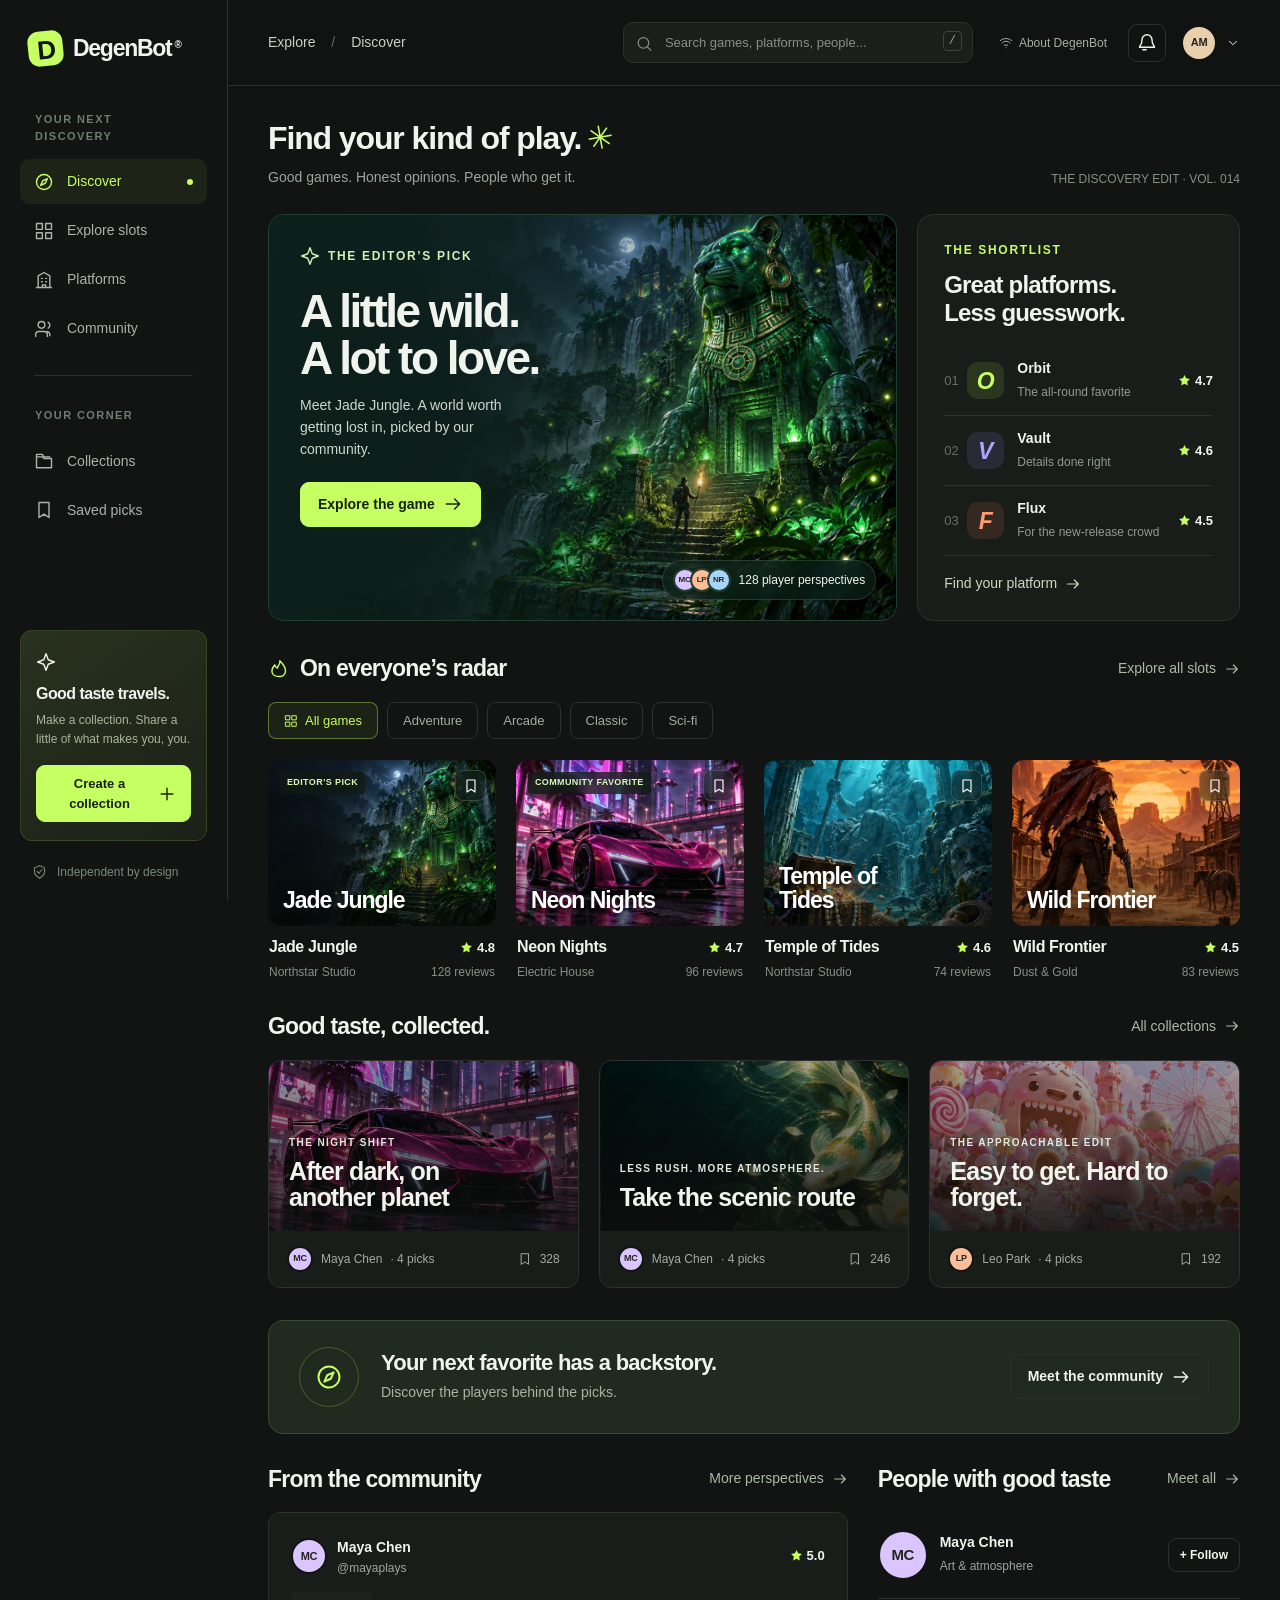
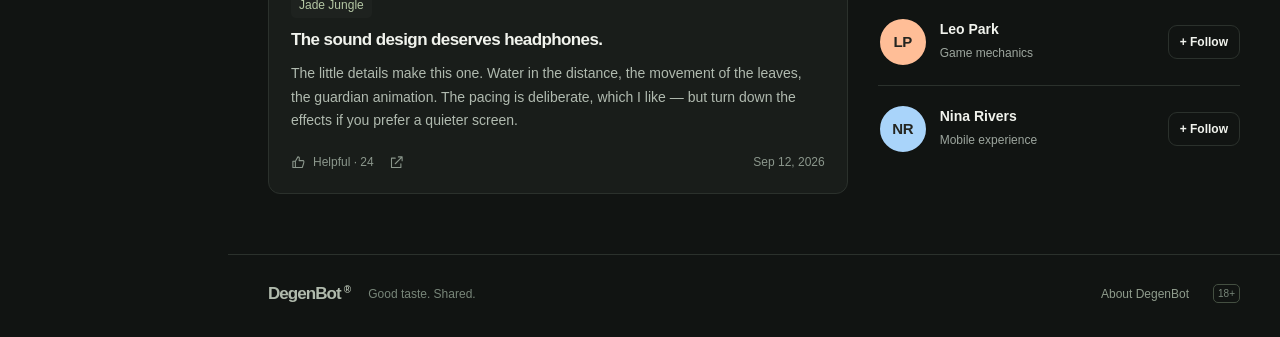
==== index.html @ a5b63d6d "DegenBot Telegram Mini App" ====
<!doctype html>
<html lang="en">
<head>
  <meta charset="utf-8">
  <meta name="viewport" content="width=device-width,initial-scale=1,viewport-fit=cover,user-scalable=no,maximum-scale=1">
  <meta name="theme-color" content="#111412">
  <meta name="color-scheme" content="dark">
  <meta name="description" content="DegenBot — discover your next favorite game, compare platforms, and follow players with your kind of taste.">
  <title>DegenBot — Find your kind of play.</title>
  <link rel="icon" href="data:image/svg+xml,%3Csvg xmlns='http://www.w3.org/2000/svg' viewBox='0 0 64 64'%3E%3Crect width='64' height='64' rx='18' fill='%23c6ff62'/%3E%3Cpath d='M16 16h18q16 0 16 16T34 48H16zm10 10v12h8q6 0 6-6t-6-6z' fill='%23111412'/%3E%3C/svg%3E">
  <link rel="apple-touch-icon" href="assets/icon-192.png">
  <link rel="manifest" href="manifest.json">
  <link rel="stylesheet" href="styles.css">
  <!-- Telegram Mini App SDK. Loaded before the app so the web view can be
       expanded and themed before the first paint settles. -->
  <script src="https://telegram.org/js/telegram-web-app.js"></script>
</head>
<body>
  <a class="skip-link" href="#main">Skip to content</a>
  <aside id="sidebar" class="sidebar"></aside>
  <div class="app-shell">
    <header id="topbar" class="topbar"></header>
    <main id="main" tabindex="-1"></main>
    <footer class="page-footer"><span class="brand-word">DegenBot<span>®</span></span><span>Good taste. Shared.</span><button data-action="about">About DegenBot</button><span>18+</span></footer>
  </div>
  <nav id="mobile-nav" class="mobile-nav" aria-label="Mobile navigation"></nav>
  <div id="compare-dock"></div>
  <dialog id="modal" aria-labelledby="modal-title"></dialog>
  <div id="toast" class="toast" role="status" aria-live="polite"></div>
  <script src="data.js"></script>
  <script src="app.js"></script>
  <script src="telegram.js"></script>
</body>
</html>
---- styles.css ----
@charset "UTF-8";
:root{--art-image:none;--jungle-image:url('assets/jungle.webp');--koi-image:url('assets/koi.webp')}
:root{--bg:#111412;--panel:#191d1a;--panel2:#202521;--line:#2b312c;--text:#f1f3ed;--muted:#9da69e;--lime:#c6ff62;--radius:16px;--sidebar:228px;font-family:Inter,"Segoe UI",Arial,sans-serif;color:var(--text);background:var(--bg);font-synthesis:none;color-scheme:dark}
*{box-sizing:border-box}body{margin:0;font-size:16px;line-height:1.5}button,input,select,textarea{font:inherit}button,a,input,select,textarea{-webkit-tap-highlight-color:transparent}button,a{touch-action:manipulation}button{cursor:pointer;color:inherit}button:disabled{cursor:not-allowed;opacity:.45}a{color:inherit;text-decoration:none}button{background:none;border:0}input,select,textarea{color:var(--text);background:var(--bg);border:1px solid var(--line);border-radius:10px;padding:12px 14px;max-width:100%}input::placeholder,textarea::placeholder{color:#879088}textarea{resize:vertical;min-height:120px}button:focus-visible,a:focus-visible,input:focus-visible,textarea:focus-visible,select:focus-visible{outline:2px solid var(--lime);outline-offset:4px}::selection{color:#111412;background:var(--lime)}h1,h2,h3,h4,p{margin:0}h1,h2,h3{line-height:1.15;letter-spacing:-.035em}h1{font-size:38px;font-weight:650}h2{font-size:24px;font-weight:600}h3{font-size:19px;font-weight:600}small{font-size:13px}.icon{width:20px;height:20px;display:inline-block;vertical-align:middle;flex-shrink:0;stroke-width:1.7}.skip-link{position:fixed;left:20px;top:-100px;z-index:100;background:var(--lime);color:#111;padding:10px}.skip-link:focus{top:10px}.muted{color:var(--muted)}.lime{color:var(--lime)}.eyebrow{text-transform:uppercase;letter-spacing:.14em;font-size:12px;font-weight:650}.pill{display:inline-flex;align-items:center;gap:6px;padding:5px 9px;border:1px solid var(--line);border-radius:6px;font-size:12px;font-weight:600}.pill.green{background:#c6ff6214;color:var(--lime);border-color:#c6ff6225}.button{display:inline-flex;justify-content:center;align-items:center;gap:8px;border:1px solid var(--line);border-radius:9px;padding:11px 17px;font-size:14px;font-weight:600;transition:background .18s,transform .18s}.button:hover{background:#ffffff0b;transform:translateY(-1px)}.button.primary{background:var(--lime);color:#182013;border-color:var(--lime)}.button.primary:hover{background:#d5ff8b}.button.small{padding:8px 13px;font-size:13px}.button.subtle{background:var(--panel)}.icon-button{display:inline-flex;align-items:center;justify-content:center;width:38px;height:38px;border:1px solid var(--line);border-radius:9px;flex-shrink:0}.icon-button:hover{background:#ffffff0d}.icon-button.active{color:var(--lime);border-color:#c6ff6250;background:#c6ff6212}.text-link{font-size:14px;display:inline-flex;align-items:center;gap:8px;font-weight:500}.text-link:hover{color:var(--lime)}.text-link .icon{width:16px}.sidebar{width:var(--sidebar);position:fixed;inset:0 auto 0 0;border-right:1px solid var(--line);padding:31px 20px 18px;z-index:30;background:#111412;display:flex;flex-direction:column}.brand{display:flex;align-items:center;gap:10px;padding:0 8px 34px}.brand-mark{width:35px;height:35px;background:var(--lime);border-radius:11px;display:grid;place-items:center;color:#111412;font-size:26px;font-weight:850;letter-spacing:-.08em;transform:rotate(-6deg)}.brand-word{font-size:23px;font-weight:750;letter-spacing:-.055em}.brand-word span{font-size:10px;vertical-align:super;margin-left:3px}.nav-label{color:#717c72;font-size:11px;font-weight:650;letter-spacing:.13em;padding:0 15px;margin:11px 0}.nav-item{display:flex;align-items:center;gap:13px;color:#abb3ab;font-size:14px;padding:12px 14px;border-radius:9px;margin:4px 0;transition:.18s}.nav-item:hover{color:#fff;background:#ffffff06}.nav-item.active{background:#c6ff6210;color:var(--lime)}.nav-item.active:after{content:'';height:6px;width:6px;border-radius:50%;background:var(--lime);margin-left:auto}.nav-divider{height:1px;background:var(--line);margin:20px 14px}.sidebar-bottom{margin-top:auto;padding-top:30px}.club-card{background:linear-gradient(145deg,#29321d,#1b2118);border:1px solid #c6ff621f;border-radius:12px;padding:18px 15px}.club-card h3{font-size:16px;margin:12px 0 7px}.club-card p{font-size:12px;color:#aab59d;line-height:1.6;margin-bottom:16px}.club-card .button{width:100%}.sidebar-meta{padding:21px 12px 0;display:flex;gap:10px;align-items:center;color:#7e887f;font-size:12px}.sidebar-meta .icon{width:15px}.app-shell{margin-left:var(--sidebar)}.topbar{height:86px;padding:0 40px;border-bottom:1px solid var(--line);display:flex;align-items:center;gap:20px;background:#111412ed;position:sticky;top:0;z-index:20;backdrop-filter:blur(16px)}.breadcrumb{font-size:14px;min-width:160px;color:#c9cfc7}.breadcrumb span{color:#637065;margin:0 12px}.search-form{margin-left:auto;position:relative;width:350px}.search-form input{width:100%;background:#1b1f1c;padding:10px 45px 10px 41px;font-size:13px}.search-form>.icon{position:absolute;top:12px;left:13px;color:#879188;width:17px}.search-form kbd{position:absolute;right:11px;top:9px;border:1px solid #3d443d;padding:0 5px;font-size:12px;border-radius:4px;color:#9da69e}.topbar-end{display:flex;align-items:center;gap:15px}.offline-label{display:inline-flex;align-items:center;gap:6px;font-size:12px;color:#a5afa5;white-space:nowrap}.offline-label .icon{width:14px}.avatar{display:inline-flex;align-items:center;justify-content:center;background:var(--avatar,#e9d0ac);color:#242520;border-radius:50%;width:36px;height:36px;font-size:11px;letter-spacing:-.03em;font-weight:750;flex-shrink:0;border:2px solid #111412}.avatar.lg{width:50px;height:50px;font-size:15px}.avatar.xl{width:76px;height:76px;font-size:24px}.profile-control{display:flex;align-items:center;gap:9px;padding:0;font-size:13px}.profile-control .icon{width:14px}.mobile-brand{display:none}#main{max-width:1550px;margin:auto;padding:34px 40px 28px;min-height:calc(100vh - 160px)}.page-intro{display:flex;align-items:flex-end;justify-content:space-between;gap:20px;margin-bottom:26px}.page-intro p{color:var(--muted);font-size:14px;margin-top:10px}.page-intro h1{font-size:32px}.welcome-mark{display:inline-block;transform:rotate(-10deg);color:var(--lime);font-weight:400;margin-left:6px}.date-label{color:#869187;font-size:12px;white-space:nowrap}.feature-layout{display:grid;grid-template-columns:minmax(0,1.95fr) minmax(260px,1fr);gap:20px;margin-bottom:34px}.hero-feature{border-radius:var(--radius);overflow:hidden;position:relative;min-height:338px;background:#132e23;border:1px solid #37644655;isolation:isolate}.hero-feature:before{content:'';position:absolute;inset:0;background:linear-gradient(90deg,#0d211bec 0%,#0f29217d 45%,transparent 75%);z-index:-1}.hero-feature .hero-bg{position:absolute;inset:0;width:100%;height:100%;object-fit:cover;object-position:center 50%;z-index:-2}.hero-copy{padding:31px;max-width:380px}.hero-copy .eyebrow{color:#d6efb6;display:flex;gap:8px;align-items:center}.hero-copy h2{font-size:46px;font-weight:650;line-height:1.02;letter-spacing:-.055em;margin:22px 0 12px;max-width:280px}.hero-copy p{font-size:14px;color:#ced9cd;max-width:245px;line-height:1.6}.hero-copy .button{margin-top:21px}.hero-bottom{position:absolute;right:20px;bottom:20px;display:flex;align-items:center;gap:8px;font-size:12px;padding:7px 10px;background:#0a211b9c;border-radius:30px;backdrop-filter:blur(10px);border:1px solid #cee8c725}.hero-bottom .avatar{width:24px;height:24px;font-size:8px;margin-left:-7px;border-color:#213e31}.hero-bottom .avatar:first-child{margin-left:0}.hero-bottom .avatars{display:flex}.edit-card{padding:26px;border:1px solid var(--line);border-radius:var(--radius);background:var(--panel);display:flex;flex-direction:column}.edit-card>.eyebrow{color:var(--lime)}.edit-card h3{font-size:24px;line-height:1.16;margin:12px 0 20px}.rank-row{display:flex;align-items:center;gap:13px;padding:12px 0;border-bottom:1px solid var(--line)}.rank-row:last-of-type{border-bottom:0}.rank-number{color:#647064;font-size:13px;width:10px}.platform-logo{display:grid;place-items:center;width:37px;height:37px;border-radius:11px;background:color-mix(in srgb,var(--platform) 13%,#141815);color:var(--platform);font-size:23px;font-weight:750;font-style:italic;flex-shrink:0}.platform-logo.large{width:58px;height:58px;border-radius:16px;font-size:36px}.rank-info{min-width:0;flex:1}.rank-info strong{display:block;font-size:14px;font-weight:550}.rank-info span{font-size:12px;color:#8f9a91}.rating{font-size:13px;font-weight:600;display:inline-flex;align-items:center;gap:4px;white-space:nowrap}.rating .icon{width:13px;height:13px;color:var(--lime);fill:var(--lime);stroke-width:0}.edit-card>.text-link{margin-top:auto;padding-top:17px;color:#ced9c4}.section{margin:32px 0}.section-heading{display:flex;align-items:center;justify-content:space-between;gap:16px;margin-bottom:20px}.section-heading h2{display:flex;align-items:center;gap:10px;font-size:23px}.section-heading h2>.icon{width:22px;color:var(--lime)}.section-heading p{font-size:13px;color:var(--muted);margin-top:7px}.section-heading .text-link{color:#aeb8a9}.filter-row{display:flex;align-items:center;gap:9px;flex-wrap:wrap;margin-bottom:21px}.filter-chip{padding:8px 15px;border:1px solid var(--line);border-radius:8px;color:#a3ada3;font-size:13px;transition:.18s;display:inline-flex;align-items:center;gap:7px}.filter-chip .icon{width:14px;height:14px}.filter-chip:hover{border-color:#75866b;color:#fff}.filter-chip.active{background:#c6ff6210;border-color:#c6ff6260;color:var(--lime)}.game-grid{display:grid;grid-template-columns:repeat(4,minmax(0,1fr));gap:20px}.game-card{min-width:0;position:relative}.game-art{width:100%;aspect-ratio:1.38;overflow:hidden;position:relative;background-color:#24382e;background-image:var(--art-image);background-size:300% 200%;border-radius:12px;isolation:isolate;transition:filter .22s}.game-art:after{content:'';position:absolute;inset:0;background:linear-gradient(transparent 40%,#070b08a0);z-index:-1;pointer-events:none}.game-card:hover .game-art{filter:brightness(1.1)}.game-art.art-0{background-position:0 0}.game-art.art-1{background-position:50% 0}.game-art.art-2{background-position:100% 0}.game-art.art-3{background-position:0 100%}.game-art.art-4{background-position:50% 100%}.game-art.art-5{background-position:100% 100%}.game-art.art-6{background-image:var(--jungle-image);background-size:cover;background-position:63% center}.game-art.art-7{background-image:var(--koi-image);background-size:cover;background-position:67% center}.game-card .art-link{display:block;border-radius:12px}.game-card .save-button{position:absolute;right:10px;top:10px;z-index:2;background:#10171273;border:1px solid #ffffff29;backdrop-filter:blur(8px);color:#fff;width:31px;height:31px;border-radius:8px}.game-card .save-button .icon{width:16px}.game-card .save-button.active{color:var(--lime);background:#152414c9;border-color:#c6ff6260}.game-art-title{position:absolute;bottom:13px;left:15px;right:12px;color:white;font-size:23px;font-weight:800;letter-spacing:-.045em;line-height:1.03;text-shadow:0 2px 14px #0009;max-width:150px;pointer-events:none}.game-art .art-badge{position:absolute;top:12px;left:12px;max-width:calc(100% - 62px);font-size:9px;font-weight:700;letter-spacing:.04em;line-height:1.3;padding:5px 7px;border-radius:4px;background:#101b13ba;color:#d9f7b8;backdrop-filter:blur(5px)}.game-info{padding:12px 1px 0}.game-title-row{display:flex;justify-content:space-between;gap:8px;align-items:center}.game-title-row h3{font-size:16px;font-weight:600;letter-spacing:-.025em}.game-meta{display:flex;justify-content:space-between;align-items:center;color:#849087;font-size:12px;margin-top:6px;gap:6px}.collection-grid{display:grid;grid-template-columns:repeat(3,minmax(0,1fr));gap:20px}.collection-card{border:1px solid var(--line);border-radius:13px;overflow:hidden;background:var(--panel);transition:transform .2s}.collection-card:hover{transform:translateY(-3px)}.collection-art{height:170px;position:relative;overflow:hidden}.collection-art .game-art{height:100%;border-radius:0;aspect-ratio:auto;filter:brightness(.65);background-size:300% 200%}.collection-art .art-7{background-size:cover}.collection-art .collection-overlay{position:absolute;inset:0;padding:20px;display:flex;flex-direction:column;justify-content:flex-end;background:linear-gradient(transparent,#1114128c)}.collection-overlay .eyebrow{font-size:10px;color:#e2e8dc;margin-bottom:8px}.collection-overlay h3{font-size:25px;max-width:240px;line-height:1.06}.collection-info{padding:15px 18px;display:flex;align-items:center;gap:8px;font-size:12px;color:#a3aca3}.collection-info>.icon{width:14px;margin-left:auto}.collection-info .avatar{width:26px;height:26px;font-size:9px}.editorial-banner{border:1px solid #3c4a35;border-radius:15px;background:#202a1e;padding:26px 30px;display:flex;align-items:center;gap:22px;position:relative;overflow:hidden}.editorial-banner .banner-symbol{width:60px;height:60px;border:1px solid #c6ff6240;display:grid;place-items:center;border-radius:50%;color:var(--lime);flex-shrink:0}.banner-symbol .icon{width:28px;height:28px}.editorial-banner h3{font-size:22px}.editorial-banner p{font-size:14px;color:#a9b5a0;margin-top:6px}.editorial-banner .button{margin-left:auto;white-space:nowrap}.community-layout{display:grid;grid-template-columns:minmax(0,1.6fr) minmax(260px,1fr);gap:30px}.review-card{border:1px solid var(--line);border-radius:12px;padding:22px;background:var(--panel)}.review-head{display:flex;align-items:center;gap:10px;margin-bottom:15px}.review-head .author-name{font-size:14px;font-weight:600}.review-head small{display:block;color:var(--muted);font-size:12px}.review-head .rating{margin-left:auto}.review-card h3{font-size:17px;margin:10px 0;line-height:1.4}.review-card p{font-size:14px;color:#b0baaf;line-height:1.7;white-space:pre-wrap;overflow-wrap:anywhere}.review-target{display:inline-block;color:#b4c7a4;font-size:12px;padding:4px 8px;border-radius:5px;background:#ffffff06}.review-actions{display:flex;align-items:center;gap:15px;margin-top:20px;color:#8b978c;font-size:12px}.review-actions button{display:inline-flex;align-items:center;gap:7px;padding:0}.review-actions .icon{width:15px;height:15px}.review-actions button.active{color:var(--lime)}.review-actions .review-date{margin-left:auto}.creator-row{display:flex;align-items:center;gap:12px;padding:18px 0;border-bottom:1px solid var(--line)}.creator-row:first-child{padding-top:0}.creator-row:last-child{border:0}.creator-details{flex:1;min-width:0}.creator-details strong{display:block;font-size:14px;font-weight:600}.creator-details span{color:var(--muted);font-size:12px}.creator-row .button{padding:7px 11px;font-size:12px}.page-footer{max-width:1550px;padding:26px 40px 30px;margin:auto;display:flex;align-items:center;gap:18px;border-top:1px solid var(--line);font-size:12px;color:#788679}.page-footer .brand-word{font-size:17px;color:#b0baac}.page-footer button{margin-left:auto;color:#8f9c8c;font-size:12px}.page-footer>span:last-child{border:1px solid #444f41;border-radius:5px;padding:1px 4px;font-size:10px}.mobile-nav{display:none}.toast{position:fixed;bottom:26px;left:calc(50% + 114px);transform:translate(-50%,25px);background:#e9f1e1;color:#1e2b18;padding:13px 20px;border-radius:12px;z-index:100;box-shadow:0 12px 45px #0006;font-size:14px;opacity:0;pointer-events:none;transition:.22s;max-width:90vw}.toast.visible{opacity:1;transform:translate(-50%,0)}
@media(min-width:1600px){:root{--sidebar:250px}.topbar{padding-left:48px;padding-right:48px}#main{padding:40px 48px}.hero-feature{min-height:375px}.hero-copy{padding:37px}.hero-copy h2{font-size:52px}.game-grid{gap:24px}}
@media(max-width:1180px){:root{--sidebar:200px}.sidebar{padding-left:13px;padding-right:13px}.topbar{padding:0 26px}.breadcrumb{min-width:auto}.search-form{width:280px}.offline-label{display:none}#main{padding:28px 26px}.feature-layout{grid-template-columns:1.65fr 1fr;gap:16px}.hero-copy{padding:25px}.hero-copy h2{font-size:40px}.edit-card{padding:21px}.edit-card h3{font-size:22px}.game-grid{gap:15px}.game-art-title{font-size:21px}.game-art .art-badge{font-size:8px}.collection-grid{gap:15px}.collection-overlay h3{font-size:22px}.page-footer{padding-left:26px;padding-right:26px}}
@media(max-width:960px){:root{--sidebar:82px}.sidebar{padding:24px 12px}.brand{padding:0 10px 28px}.brand .brand-word,.nav-label,.nav-item>span,.nav-item.active:after,.sidebar-bottom,.nav-divider{display:none}.nav-item{justify-content:center;padding:14px;margin:8px 0}.brand-mark{flex-shrink:0}.game-grid{grid-template-columns:repeat(3,minmax(0,1fr))}.home-games .game-card:last-child{display:none}.feature-layout{grid-template-columns:1.7fr 1fr}.hero-copy h2{font-size:38px}.hero-bottom{display:none}.hero-copy p{max-width:200px}.edit-card{padding:20px}.rank-info span{font-size:11px}.collection-overlay h3{font-size:21px}.collection-art{height:155px}.community-layout{gap:20px}.search-form{width:280px}.toast{left:calc(50% + 41px)}}
@media(max-width:720px){:root{--sidebar:0px}.sidebar{display:none}.topbar{height:70px;padding:0 20px;gap:10px}.breadcrumb{display:none}.mobile-brand{display:flex;align-items:center;gap:8px}.mobile-brand .brand-mark{width:29px;height:29px;font-size:23px;border-radius:9px}.mobile-brand .brand-word{font-size:21px}.search-form{width:auto;flex:1;margin-left:auto;max-width:230px}.search-form input{font-size:12px;padding:9px 10px 9px 34px}.search-form>.icon{left:10px;top:11px;width:15px}.search-form kbd{display:none}.topbar-end{gap:0}.topbar-end>.icon-button,.profile-control>span:not(.avatar),.profile-control>.icon{display:none}.profile-control .avatar{width:32px;height:32px}.app-shell{margin-left:0}#main{padding:25px 20px;min-height:calc(100vh - 190px)}.page-intro{align-items:flex-start;margin-bottom:23px}.page-intro h1{font-size:29px}.page-intro p{font-size:13px;max-width:270px}.date-label{display:none}.feature-layout{display:block;margin-bottom:27px}.hero-feature{min-height:325px}.hero-copy{padding:28px}.hero-copy h2{font-size:43px}.hero-copy p{max-width:235px}.hero-feature .hero-bg{object-position:65% center}.edit-card{display:none}.section{margin:29px 0}.section-heading h2{font-size:22px}.section-heading .text-link{font-size:12px;gap:4px}.game-grid{grid-template-columns:repeat(2,minmax(0,1fr));gap:22px 15px}.home-games .game-card:last-child{display:block}.game-art{aspect-ratio:1.15}.game-art-title{font-size:23px;left:13px}.game-title-row h3{font-size:15px}.game-meta{font-size:11px;line-height:1.4}.game-meta .review-count{display:none}.filter-row{gap:7px;margin-bottom:18px;flex-wrap:nowrap;overflow-x:auto;scrollbar-width:none;padding:3px 0}.filter-chip{white-space:nowrap;font-size:12px;padding:7px 12px}.collection-grid{grid-template-columns:1fr}.collection-art{height:205px}.collection-art .game-art{background-size:300% 250%}.collection-art .art-7{background-size:cover}.collection-overlay h3{font-size:30px;max-width:260px}.collection-info{padding:13px 18px}.editorial-banner{padding:23px;flex-wrap:wrap;gap:14px}.editorial-banner .banner-symbol{width:42px;height:42px}.editorial-banner h3{font-size:21px}.editorial-banner>div:nth-child(2){flex:1;min-width:210px}.editorial-banner p{font-size:13px}.editorial-banner .button{margin:3px 0 0 56px}.community-layout{grid-template-columns:1fr;gap:30px}.page-footer{padding:22px 20px 100px;flex-wrap:wrap;gap:12px}.page-footer button{margin-left:0}.page-footer>span:nth-child(2){margin-left:auto}.page-footer>span:last-child{margin-left:auto}.mobile-nav{display:flex;position:fixed;bottom:0;left:0;right:0;padding:9px 6px max(10px,env(safe-area-inset-bottom));background:#161c17f5;backdrop-filter:blur(20px);border-top:1px solid var(--line);z-index:35;justify-content:space-around}.mobile-nav a{display:flex;align-items:center;flex-direction:column;font-size:10px;gap:5px;color:#8b998b;min-width:54px}.mobile-nav a.active{color:var(--lime)}.mobile-nav .icon{width:21px;height:21px}.toast{left:50%;bottom:88px;width:max-content;text-align:center;font-size:13px;max-width:90vw}.game-art .art-badge{font-size:8px}.hero-copy .eyebrow{font-size:11px}}
@media(max-width:380px){.topbar{padding:0 15px}.mobile-brand .brand-word{display:none}#main{padding-left:15px;padding-right:15px}.game-art-title{font-size:20px}.game-title-row{flex-wrap:wrap;gap:3px}.game-meta{font-size:10px}.hero-copy{padding:23px}.hero-copy h2{font-size:38px}.editorial-banner .button{margin-left:0}.page-intro h1{font-size:27px}}
@media(prefers-reduced-motion:reduce){*{animation:none!important;transition:none!important;scroll-behavior:auto!important}}
.sr-only{position:absolute;width:1px;height:1px;padding:0;margin:-1px;overflow:hidden;clip:rect(0,0,0,0);white-space:nowrap;border:0}.body-copy{font-size:15px;color:#b0bbae;line-height:1.75;margin-top:17px}.back-link{display:inline-flex;gap:8px;align-items:center;font-size:13px;color:#99a894;margin:0 0 23px}.back-link:hover{color:var(--lime)}.back-link .icon{width:17px}.catalog-toolbar{display:flex;gap:12px;align-items:center;margin:30px 0 22px}.catalog-search{position:relative;max-width:460px;flex:1}.catalog-search>.icon{position:absolute;top:14px;left:14px;color:#80907d;width:18px}.catalog-search input{width:100%;background:#191f1a;padding:12px 15px 12px 43px;font-size:14px}.catalog-toolbar>select{margin-left:auto;font-size:13px;min-height:47px;background:#191f1a;padding:10px 33px 10px 14px}.catalog-toolbar>.button{min-height:47px}.filter-dot{width:6px;height:6px;border-radius:50%;background:var(--lime)}.results-label{display:flex;align-items:center;justify-content:space-between;gap:15px;font-size:12px;color:#929e8c;margin:23px 0}.results-label>.text-link{font-size:12px;color:var(--lime)}.results-label>span:nth-child(2){color:#74826f}.catalog-grid{row-gap:32px}.catalog-note{display:flex;align-items:flex-start;gap:9px;color:#87957f;font-size:12px;border-top:1px solid var(--line);margin-top:35px;padding-top:20px;line-height:1.7}.catalog-note>.icon{width:15px;height:15px;flex-shrink:0;margin-top:3px}.empty-state{text-align:center;padding:70px 25px;border:1px dashed #3a4635;border-radius:15px;background:#18201544;margin:20px 0}.empty-state>.icon{width:40px;height:40px;color:#8eaa73;margin-bottom:20px}.empty-state h2{font-size:25px;line-height:1.25}.empty-state p{font-size:14px;color:#9fab97;max-width:410px;margin:13px auto 24px;line-height:1.7}.empty-state p:last-child{margin-bottom:0}.detail-hero{display:grid;grid-template-columns:minmax(280px,1fr) minmax(0,1.1fr);gap:38px;align-items:center}.detail-art-wrap{position:relative}.detail-art{aspect-ratio:1.12;border-radius:18px}.detail-art-name{position:absolute;bottom:30px;left:30px;right:20px;font-size:54px;font-weight:750;letter-spacing:-.05em;line-height:1;max-width:300px;text-shadow:0 4px 30px #000}.art-expand{position:absolute;top:17px;left:17px;background:#111a1399;backdrop-filter:blur(15px);border-color:#ffffff30;font-size:12px}.art-expand .icon{width:14px}.detail-copy{min-width:0}.detail-tags{display:flex;gap:7px;margin-bottom:20px}.studio-label{font-size:13px;display:block;margin-bottom:7px}.detail-copy h1{font-size:45px;line-height:1.05}.detail-tagline{font-size:16px;color:#b0bdab;margin-top:10px}.detail-rating{display:flex;gap:10px;align-items:center;flex-wrap:wrap;margin:19px 0}.detail-rating .rating{font-size:17px}.detail-rating>span:not(.rating){font-size:12px;color:#83927b}.detail-rating .text-link{font-size:12px;color:#a7bf97}.detail-description{color:#afbaaa;font-size:15px;line-height:1.8}.detail-actions{display:flex;align-items:center;flex-wrap:wrap;gap:10px;margin-top:24px}.detail-actions .button{font-size:13px;padding:12px 14px}.detail-actions>.icon-button{height:45px;width:45px}.detail-actions .sample-note{margin:0 0 0 auto}.stat-strip{display:grid;grid-template-columns:repeat(5,1fr);background:var(--panel);border:1px solid var(--line);border-radius:13px;margin-top:29px;padding:22px 10px}.stat-strip>div{padding:0 20px;border-right:1px solid var(--line)}.stat-strip>div:last-child{border:0}.stat-strip span{font-size:12px;display:block;color:#8e9e85;margin-bottom:7px}.stat-strip strong{font-weight:550;font-size:15px}.experience-layout{display:grid;grid-template-columns:1.1fr 1fr;gap:22px}.insight-card{background:var(--panel);border:1px solid var(--line);border-radius:14px;padding:27px;min-width:0}.insight-card h2{font-size:22px;margin:12px 0 18px;line-height:1.2}.insight-card h2:first-child{margin-top:0}.check-list{list-style:none;margin:22px 0 20px;padding:0}.check-list>li{display:flex;align-items:flex-start;gap:11px;font-size:14px;color:#bec9b7;margin:15px 0}.check-list .icon{color:var(--lime);width:17px;height:17px;margin-top:3px}.tradeoff{border-top:1px solid var(--line);padding-top:17px}.tradeoff strong{font-size:13px;font-weight:550;color:#d3dcbf}.tradeoff p{font-size:14px;color:#8f9e84;margin-top:5px;line-height:1.7}.availability-row{display:flex;align-items:center;gap:13px;padding:13px 0;border-bottom:1px solid var(--line)}.availability-row>strong{font-weight:550;font-size:14px;flex:1}.availability-row>.icon{width:16px;color:#71846a;margin-left:8px}.sample-note{font-size:12px;color:#819276;line-height:1.7;margin-top:16px}.review-grid{display:grid;grid-template-columns:repeat(2,minmax(0,1fr));gap:20px}.review-grid .review-card:only-child{grid-column:1/-1}.platform-intro-banner{display:flex;align-items:center;justify-content:space-between;gap:18px;padding:17px 21px;background:linear-gradient(100deg,#27331e88,#182019);border:1px solid #34452b;border-radius:10px;margin:28px 0}.platform-intro-banner>div{display:flex;align-items:center;gap:11px;font-size:14px;color:#b5c5a7}.platform-intro-banner .icon{color:var(--lime);width:19px}.platform-intro-banner .text-link{font-size:13px;white-space:nowrap}.platform-grid{display:grid;grid-template-columns:repeat(3,minmax(0,1fr));gap:20px}.platform-card{border:1px solid var(--line);border-radius:14px;padding:24px;background:var(--panel);transition:border-color .18s}.platform-card:hover{border-color:#536247}.platform-card-head{display:flex;align-items:center;gap:12px}.platform-card-head>div{flex:1}.platform-card-head h3{font-size:21px;margin-bottom:3px}.platform-card-head>div>span{color:#829176;font-size:11px}.platform-card-head .platform-logo{height:44px;width:44px;font-size:28px}.platform-card>p{color:#b8c3ad;font-size:14px;margin:22px 0;min-height:42px}.platform-card-stats{display:flex;gap:20px;padding:15px 0;border-top:1px solid var(--line);border-bottom:1px solid var(--line)}.platform-card-stats>div{flex:1}.platform-card-stats small{font-size:11px;display:block;color:#88977d;margin-bottom:6px}.platform-card-stats strong{font-size:16px;font-weight:550}.platform-tags{display:flex;flex-direction:column;gap:10px;padding:18px 0 23px}.platform-tags>span{display:flex;gap:7px;align-items:center;font-size:12px;color:#99ab8b}.platform-tags .icon{width:15px;height:15px}.platform-card-actions{display:flex;gap:7px}.platform-card-actions>.button{flex:1;font-size:12px;padding:9px 8px}.platform-card-actions .icon{width:16px}.platform-card-actions .icon-button{width:35px;height:39px}.platform-profile{padding:32px;border:1px solid var(--line);border-radius:17px;background:linear-gradient(130deg,#242d20,#191d1a 65%)}.platform-profile-title{display:flex;align-items:center;gap:20px}.platform-profile-title h1{font-size:43px;margin:8px 0}.platform-profile-title p{font-size:15px;color:#b4c0a9}.platform-profile-title .eyebrow{font-size:10px}.platform-score{margin-left:auto;text-align:right}.platform-score .rating{font-size:31px}.platform-score .rating .icon{width:25px;height:25px}.platform-score>span:last-child{display:block;color:#829477;font-size:12px;margin-top:5px}.platform-description{font-size:16px;line-height:1.8;color:#b1bea8;margin:25px 0;max-width:880px}.score-bars{margin:25px 0}.score-bars>div{display:flex;align-items:center;gap:15px;margin:20px 0;font-size:13px}.score-bars>div>span{width:135px;color:#a4b298;flex-shrink:0}.score-bars strong{font-size:13px;font-weight:600}.score-track{height:6px;border-radius:6px;flex:1;background:#303b29;overflow:hidden}.score-track span{display:block;height:100%;background:var(--lime);border-radius:6px}.facts-list{padding:0;margin:20px 0 0}.facts-list>div{display:flex;justify-content:space-between;gap:20px;border-bottom:1px solid var(--line);padding:12px 0;font-size:13px}.facts-list>div:last-child{border:0}.facts-list dt{color:#95a28a}.facts-list dd{margin:0;text-align:right;color:#d1dcc7}.two-col{display:grid;grid-template-columns:1fr 1fr;gap:22px}.two-col .check-list{margin-bottom:0}.compare-picker{display:flex;gap:9px;align-items:center;flex-wrap:wrap;margin:28px 0}.compare-picker .sample-note{margin:0 0 0 6px}.table-scroll{max-width:100%;overflow:auto;border:1px solid var(--line);border-radius:14px}.compare-table{width:100%;border-collapse:collapse;text-align:left;min-width:650px;table-layout:fixed}.compare-table th,.compare-table td{padding:19px 24px;border-bottom:1px solid var(--line);border-right:1px solid var(--line);font-size:14px;line-height:1.6;overflow-wrap:anywhere}.compare-table tr:last-child>*{border-bottom:0}.compare-table tr>*:last-child{border-right:0}.compare-table thead th{background:#222b1f;font-size:18px;font-weight:600;vertical-align:middle}.compare-table thead th:first-child{font-size:13px;font-weight:500;color:#9cab90}.compare-table th:first-child{width:190px}.compare-table thead th>div{display:flex;align-items:center;gap:9px;flex-wrap:wrap}.compare-table thead .icon-button{width:25px;height:25px;margin-left:auto;border:0}.compare-table thead .icon-button .icon{width:14px}.compare-table tbody th{font-size:13px;font-weight:500;color:#93a187;background:#181f16}.compare-table tbody td{color:#c6d0bc;background:#1a2018;vertical-align:top}.compare-table tbody tr:nth-child(even) td{background:#1c2419}.compare-dock{position:fixed;bottom:25px;left:calc(50% + var(--sidebar)/2);transform:translateX(-50%);display:flex;align-items:center;gap:14px;background:#293521f2;backdrop-filter:blur(20px);border:1px solid #658345;border-radius:14px;padding:13px 15px 13px 20px;z-index:40;box-shadow:0 12px 40px #0007;max-width:calc(100vw - 30px);width:max-content}.compare-dock>span{display:flex;align-items:center;gap:9px;font-size:13px}.compare-dock>span>.icon{color:var(--lime);width:17px}.compare-dock strong{font-weight:550}.dock-label{color:#a2b591}.compare-dock>.icon-button{height:31px;width:29px;border:0}.has-compare .toast{bottom:105px}.has-compare .page-footer{padding-bottom:100px}.collection-detail-hero{position:relative;min-height:330px;border-radius:18px;overflow:hidden;background:#202d1b;isolation:isolate}.collection-detail-hero>.game-art{position:absolute;inset:0;width:100%;height:100%;border-radius:0;z-index:-2;opacity:.55;aspect-ratio:auto}.collection-detail-hero:after{content:'';position:absolute;inset:0;background:linear-gradient(90deg,#101910e8,#10191050);z-index:-1}.collection-detail-copy{padding:40px;max-width:720px}.collection-detail-copy>.eyebrow{color:var(--lime);font-size:11px}.collection-detail-copy h1{font-size:47px;margin:23px 0 18px;max-width:570px}.collection-detail-copy>p{color:#c1ccb5;font-size:16px}.collection-byline{display:flex;align-items:center;gap:9px;margin-top:24px;font-size:13px;color:#a4b399}.collection-byline .avatar{width:28px;height:28px;font-size:9px}.collection-detail-actions{display:flex;align-items:center;gap:12px;flex-wrap:wrap;margin:23px 0 30px}.collection-detail-actions .icon-button{margin-left:auto}.community-feature{position:relative;padding:35px 36px;margin:28px 0 36px;background:linear-gradient(110deg,#24321b,#182018);border:1px solid #394b2d;border-radius:16px;overflow:hidden}.community-feature h2{font-size:35px;margin:17px 0;line-height:1.07}.community-feature>p{max-width:440px;color:#a7b59c;font-size:14px;line-height:1.7}.community-avatars{position:absolute;right:50px;top:50%;transform:translateY(-50%);display:flex}.community-avatars .avatar{width:90px;height:90px;font-size:28px;margin-left:-20px;border:5px solid #202c1b;transform:rotate(6deg)}.community-avatars .avatar:nth-child(2){transform:rotate(-8deg);margin-top:37px}.community-avatars .avatar:nth-child(3){transform:rotate(12deg);margin-top:-13px}.tab-bar{display:flex;gap:27px;border-bottom:1px solid var(--line);margin:0 0 24px}.tab-bar button{position:relative;padding:0 0 17px;color:#8a9b7e;font-size:14px;white-space:nowrap}.tab-bar button.active{color:var(--lime)}.tab-bar button.active:after{content:'';position:absolute;left:0;right:0;bottom:-1px;height:2px;background:var(--lime)}.tab-bar button>span{margin-left:8px;font-size:11px;border:1px solid #3d4b33;border-radius:5px;padding:2px 5px}.review-stack{display:flex;flex-direction:column;gap:19px}.community-guidelines{background:#212b1d;border:1px solid #35432c;border-radius:12px;padding:24px;margin-top:30px}.community-guidelines h3{margin:17px 0 12px;font-size:23px}.community-guidelines p{font-size:14px;color:#a3b099;line-height:1.7}.community-guidelines .text-link{font-size:12px;color:#c0d1ad;margin-top:22px}.creator-profile{display:flex;align-items:center;gap:23px;padding:28px 0}.creator-profile h1{font-size:35px;margin:10px 0}.creator-profile p{color:#a0b090;font-size:14px;overflow-wrap:anywhere}.creator-profile>div{min-width:0}.creator-profile>.button,.creator-profile>.pill{margin-left:auto;flex-shrink:0}.creator-bio{max-width:680px;color:#b0c0a2;font-size:17px;line-height:1.8;margin:10px 0 30px}.profile-stats{display:flex;gap:45px;border-top:1px solid var(--line);border-bottom:1px solid var(--line);padding:27px 0;margin:16px 0 30px}.profile-stats>div{display:flex;flex-direction:column;gap:7px}.profile-stats strong{font-size:23px;font-weight:550;letter-spacing:-.035em}.profile-stats span{font-size:12px;color:#8b9e7d}.creator-search-grid{max-width:650px}.local-settings{border-top:1px solid var(--line);padding:24px 0;display:flex;gap:20px;align-items:center;flex-wrap:wrap;color:#8d9f7e}.local-settings>div{display:flex;gap:10px;align-items:center;margin-right:auto;font-size:13px;flex:1;min-width:260px}.local-settings .text-link{font-size:12px}.modal-open{overflow:hidden}dialog{padding:0;width:min(540px,calc(100vw - 32px));max-height:calc(100dvh - 56px);background:#1b2318;color:var(--text);border:1px solid #47573b;border-radius:18px;box-shadow:0 24px 100px #0009;overflow:auto}dialog.wide{width:min(760px,calc(100vw - 32px))}dialog::backdrop{background:#060b08bd;backdrop-filter:blur(7px)}.modal-head{display:flex;align-items:center;justify-content:space-between;gap:18px;padding:22px 25px;border-bottom:1px solid #35442c;position:sticky;top:0;background:#1b2318f7;backdrop-filter:blur(15px);z-index:2}.modal-head h2{font-size:23px;line-height:1.2}.modal-head .icon-button{width:30px;height:30px;border:0}.modal-head .icon{width:18px}.modal-body{padding:25px}.modal-intro{font-size:14px;color:#a4b495;line-height:1.75;margin-bottom:24px}.modal-body form>label,.share-text-label{display:flex;flex-direction:column;gap:8px;font-size:13px;font-weight:500;margin:19px 0;color:#c5d4b7}.modal-body form>label:first-child{margin-top:0}.modal-body input,.modal-body textarea,.modal-body select{font-size:14px;background:#131c11;border-color:#3a4a30;border-radius:9px;padding:12px 13px;color:#e2ebdb;width:100%}.modal-body textarea::placeholder,.modal-body input::placeholder{color:#697e5b}.modal-body textarea{min-height:90px}.modal-body form>p.sample-note{margin-top:-8px}.form-actions{display:flex;justify-content:flex-end;gap:10px;margin-top:24px;padding-top:22px;border-top:1px solid #35442b}.form-error{color:#ffc69f;font-size:13px;line-height:1.6;margin-top:15px}.form-error:empty{display:none}.button.danger{background:#b3483d;border-color:#ba5547;color:#fff}.game-picker{border:0;margin:23px 0 0;padding:0;display:grid;grid-template-columns:1fr 1fr;gap:9px}.game-picker legend{font-size:14px;margin-bottom:12px;color:#c4d4b7;font-weight:500}.game-picker legend>span{font-weight:400;font-size:11px;color:#839773;margin-left:9px}.game-choice{display:flex;align-items:center;gap:10px;padding:10px;border:1px solid #33432a;border-radius:10px;background:#192015;cursor:pointer;min-width:0}.game-choice:has(input:checked){border-color:#96bc5c;background:#2d3c22}.game-choice input{width:15px;height:15px;accent-color:var(--lime);flex-shrink:0}.game-choice .choice-art{width:38px;height:38px;border-radius:7px;flex-shrink:0;aspect-ratio:1}.game-choice>span:last-child{min-width:0}.game-choice strong{display:block;font-weight:500;font-size:12px;line-height:1.2}.game-choice small{display:block;font-size:10px;color:#81986e;margin-top:5px}.rating-input{border:0;padding:0;margin:23px 0;display:flex;gap:12px}.rating-input legend{font-size:13px;margin-bottom:12px;color:#c5d4b7}.rating-input label{position:relative;cursor:pointer}.rating-input input{position:absolute;opacity:0;width:1px;height:1px}.rating-input label>span{display:flex;align-items:center;gap:6px;border:1px solid #475e37;border-radius:8px;padding:9px;color:#718d59}.rating-input .icon{width:23px;height:23px;fill:currentColor;stroke-width:0}.rating-input small{font-size:12px}.rating-input input:checked+span{background:#c6ff621b;border-color:var(--lime);color:var(--lime)}.rating-input input:focus-visible+span{outline:2px solid var(--lime);outline-offset:3px}.add-collection-list{display:flex;flex-direction:column;gap:10px;margin-bottom:23px}.collection-select{display:flex;gap:13px;padding:16px;border:1px solid #3d5231;border-radius:10px;text-align:left;align-items:center}.collection-select>span{flex:1;min-width:0;overflow-wrap:anywhere}.collection-select strong{font-size:14px;font-weight:500;display:block}.collection-select small{font-size:12px;color:#91a77d;display:block;margin-top:5px}.collection-select>.icon{color:var(--lime)}.artwork-preview{aspect-ratio:1;border-radius:12px}.prose>p{font-size:15px;line-height:1.8;color:#afbea3;margin:12px 0 24px}.prose h3{font-size:18px;margin:25px 0 8px;letter-spacing:-.025em}.prose p.sample-note{font-size:12px;color:#8ca079;margin-bottom:0}.about-brand{display:flex;align-items:center;gap:12px;margin:0 0 25px}.notification-illustration{display:grid;place-items:center;height:110px;color:var(--lime)}.notification-illustration .icon{width:47px;height:47px}.telegram-preview{background:#101a14;border:1px solid #344b34;border-radius:13px;padding:19px}.telegram-top{display:flex;gap:7px;align-items:center;font-size:10px;color:#849e7b;letter-spacing:.14em;margin:0 0 15px}.telegram-top .icon{width:14px;height:14px}.telegram-bubble{border-radius:12px;overflow:hidden;border:1px solid #36542c;background:#263d24;max-width:365px;margin:auto}.share-art{height:180px;border-radius:0;aspect-ratio:auto}.telegram-content{padding:20px}.telegram-content .eyebrow{font-size:9px;letter-spacing:.12em}.telegram-content h3{font-size:25px;margin:12px 0;line-height:1.12;overflow-wrap:anywhere}.telegram-content p{font-size:13px;color:#c1d6b3;line-height:1.7;white-space:pre-wrap;overflow-wrap:anywhere}.telegram-brand{font-size:11px;color:#8ea57e;display:block;margin-top:18px}.telegram-cta{display:flex;justify-content:center;align-items:center;gap:10px;font-size:13px;font-weight:600;padding:13px;background:#3b592c;color:#e2f7cc}.telegram-cta .icon{width:16px}.telegram-preview>small{display:block;text-align:center;font-size:10px;line-height:1.7;color:#77966b;margin-top:15px}.share-text-label{font-size:12px}.share-text-label textarea{min-height:80px;font-size:12px;color:#95ae86;background:#131c10}.share-text-label textarea:focus{min-height:145px}#reviews{scroll-margin-top:110px}
@media(min-width:1500px){.platform-card{padding:28px}.detail-hero{gap:50px}.detail-copy h1{font-size:54px}.detail-art{aspect-ratio:1.25}.detail-description{font-size:16px}}
@media(max-width:1180px){.platform-grid{grid-template-columns:repeat(2,minmax(0,1fr))}.platform-card{padding:23px}.detail-hero{gap:27px}.detail-copy h1{font-size:36px}.detail-art-name{font-size:42px;left:23px;bottom:24px}.detail-actions .button{font-size:12px;padding:11px 12px}.detail-description{font-size:14px}.detail-tagline{font-size:15px}.stat-strip>div{padding:0 15px}.stat-strip strong{font-size:13px}.insight-card{padding:22px}.community-avatars{right:27px}.community-avatars .avatar{width:72px;height:72px;font-size:22px}.community-feature>p{max-width:350px}.community-feature h2{font-size:32px}}
@media(max-width:960px){.detail-hero{grid-template-columns:1fr 1fr;gap:24px}.detail-art{aspect-ratio:.85}.detail-rating .text-link{display:none}.stat-strip>div{padding:0 10px}.experience-layout{gap:16px}.score-bars>div{gap:10px}.score-bars>div>span{width:108px;font-size:12px}.insight-card h2{font-size:20px}.detail-copy h1{font-size:34px}.community-avatars{right:20px}.community-avatars .avatar{width:68px;height:68px}.community-feature>p{max-width:310px}}
@media(max-width:720px){.catalog-toolbar{flex-wrap:wrap;gap:10px;margin:25px 0 17px}.catalog-search{flex-basis:100%;max-width:none}.catalog-toolbar>select{margin-left:0;flex:1;font-size:13px}.catalog-toolbar>.button{font-size:13px}.results-label{font-size:12px;margin:20px 0}.results-label>span:nth-child(2){display:none}.catalog-grid{row-gap:27px}.empty-state{padding:45px 22px}.empty-state h2{font-size:23px}.back-link{margin-bottom:20px}.detail-hero{display:flex;flex-direction:column;gap:26px}.detail-art-wrap{width:100%}.detail-art{aspect-ratio:1.25}.detail-art-name{font-size:43px;max-width:260px}.detail-copy{width:100%}.detail-tags{margin-bottom:18px}.detail-copy h1{font-size:38px}.detail-tagline{font-size:16px}.detail-description{font-size:15px;line-height:1.75}.detail-rating .text-link{display:inline-flex}.detail-actions{gap:8px;margin-top:22px}.detail-actions .button{font-size:12px;padding:12px 13px}.detail-actions>.icon-button{width:40px;height:44px}.stat-strip{grid-template-columns:repeat(3,1fr);gap:21px 0;padding:20px 9px;margin-top:26px}.stat-strip>div{padding:0 10px}.stat-strip>div:nth-child(3){border:0}.stat-strip span{font-size:10px}.stat-strip strong{font-size:12px}.experience-layout,.two-col{grid-template-columns:1fr;gap:18px}.insight-card{padding:24px}.insight-card h2{font-size:22px}.review-grid{grid-template-columns:1fr}.review-card{padding:20px}.section-heading{gap:12px;align-items:center}.section-heading>.button{font-size:11px;padding:9px 10px;white-space:nowrap}.section-heading>.button .icon{width:14px}.platform-intro-banner{padding:18px;align-items:flex-start;flex-direction:column;gap:12px}.platform-intro-banner>div{font-size:13px}.platform-intro-banner .text-link{margin-left:30px;font-size:12px}.platform-grid{grid-template-columns:1fr;gap:16px}.platform-card{padding:24px}.platform-card>p{min-height:0;margin:17px 0}.platform-card-actions>.button{font-size:13px}.platform-card-stats small{font-size:12px}.platform-card-stats strong{font-size:17px}.platform-card-head>div>span{font-size:12px}.platform-card-head .platform-logo{width:49px;height:49px}.platform-profile{padding:23px}.platform-profile-title{gap:14px;flex-wrap:wrap}.platform-profile-title h1{font-size:35px}.platform-profile-title>div:nth-child(2){flex:1;min-width:160px}.platform-profile-title p{font-size:13px}.platform-score{margin:12px 0 0;text-align:left;display:flex;gap:12px;align-items:center;width:100%}.platform-score .rating{font-size:23px}.platform-score .rating .icon{width:18px;height:18px}.platform-score>span:last-child{margin:0}.platform-description{font-size:14px;margin:18px 0}.platform-profile .detail-actions .sample-note{width:100%;margin:8px 0 0}.platform-profile .detail-actions .button{font-size:11px;padding:11px 10px}.platform-profile .detail-actions>.icon-button{width:36px;height:41px}.score-bars>div>span{width:132px;font-size:13px}.facts-list>div{font-size:12px;gap:15px}.facts-list dt{max-width:47%}.compare-table th:first-child{width:135px}.compare-table th,.compare-table td{padding:16px 14px;font-size:13px}.compare-table thead th{font-size:17px}.compare-table{min-width:590px}.compare-picker{gap:7px;margin:22px 0}.compare-picker .sample-note{width:100%;margin:7px 0 0}.compare-dock{bottom:84px;left:50%;padding:10px 10px 10px 14px;gap:10px;width:calc(100% - 28px);max-width:470px;border-radius:12px}.compare-dock>span{font-size:12px;flex:1;gap:7px}.dock-label{display:none}.compare-dock>.button{font-size:12px;padding:8px 10px}.compare-dock>.icon-button{width:26px;height:28px}.has-compare .toast{bottom:158px}.has-compare .page-footer{padding-bottom:170px}.page-intro:has(>.button){flex-wrap:wrap}.page-intro>.button{font-size:12px;padding:10px 13px}.collection-detail-hero{min-height:350px}.collection-detail-copy{padding:28px}.collection-detail-copy h1{font-size:36px;line-height:1.07;margin:23px 0 17px}.collection-detail-copy>p{font-size:14px}.collection-byline{flex-wrap:wrap;font-size:12px}.collection-detail-actions{gap:9px}.collection-detail-actions .button{font-size:12px;padding:11px 13px}.collection-detail-actions .icon-button{width:35px;height:40px}.community-feature{padding:28px;min-height:360px;margin:24px 0 30px}.community-feature h2{font-size:32px}.community-feature>p{max-width:none}.community-avatars{position:static;transform:none;margin:22px 0 0 15px;height:72px}.community-avatars .avatar{width:63px;height:63px;font-size:20px;border-width:4px}.community-avatars .avatar:nth-child(2){margin-top:8px}.community-avatars .avatar:nth-child(3){margin-top:-3px}.tab-bar{gap:23px}.tab-bar button{font-size:13px}.creator-profile{gap:16px;flex-wrap:wrap;padding:19px 0}.creator-profile>.avatar{width:64px;height:64px;font-size:20px}.creator-profile>div{flex:1;min-width:180px}.creator-profile h1{font-size:29px}.creator-profile p{font-size:12px}.creator-profile .eyebrow{font-size:10px}.creator-profile>.button,.creator-profile>.pill{margin:10px 0 0}.creator-bio{font-size:15px;margin:20px 0}.profile-stats{gap:25px;flex-wrap:wrap;padding:22px 0}.profile-stats strong{font-size:22px}.profile-stats span{font-size:11px}.local-settings{gap:18px}.local-settings>div{min-width:100%;font-size:12px}.local-settings>.text-link{font-size:12px}dialog{max-height:calc(100dvh - 28px);width:calc(100vw - 24px);border-radius:15px}dialog.wide{width:calc(100vw - 24px)}.modal-head{padding:19px 20px}.modal-head h2{font-size:21px}.modal-body{padding:21px}.modal-body input,.modal-body textarea,.modal-body select{font-size:16px}.modal-intro{font-size:13px}.game-picker{grid-template-columns:1fr;gap:8px}.game-choice strong{font-size:13px}.game-choice small{font-size:11px}.game-choice{padding:10px 13px}.rating-input{gap:7px}.rating-input label>span{padding:7px;gap:4px}.rating-input .icon{width:22px;height:22px}.rating-input small{font-size:11px}.form-actions .button{font-size:12px;padding:11px 13px}.prose>p{font-size:14px}.telegram-preview{padding:15px}.share-text-label textarea{font-size:12px}.telegram-content h3{font-size:24px}.telegram-content p{font-size:12px}#reviews{scroll-margin-top:90px}}
@media(max-width:380px){.detail-actions .button{font-size:11px;padding:11px 9px;gap:6px}.detail-actions .icon{width:17px}.detail-art-name{font-size:37px}.collection-detail-copy h1{font-size:32px}.rating-input{gap:5px}.rating-input label>span{padding:6px}.rating-input .icon{width:19px}.stat-strip strong{font-size:11px}.stat-strip span{font-size:9px}.platform-card{padding:20px}.platform-card-actions>.button{font-size:12px}.facts-list>div{font-size:11px}.hero-copy p{max-width:200px}.profile-stats{gap:18px}.profile-stats strong{font-size:20px}}

/* Individual art crops preserve their original proportions on every surface. */
.game-art.art-0{background-image:url('assets/game-0.webp');background-size:cover;background-position:center 65%}
.game-art.art-1{background-image:url('assets/game-1.webp');background-size:cover;background-position:center center}
.game-art.art-2{background-image:url('assets/game-2.webp');background-size:cover;background-position:center center}
.game-art.art-3{background-image:url('assets/game-3.webp');background-size:cover;background-position:center center}
.game-art.art-4{background-image:url('assets/game-4.webp');background-size:cover;background-position:center center}
.game-art.art-5{background-image:url('assets/game-5.webp');background-size:cover;background-position:center center}

/* ===========================================================================
   Telegram Mini App adaptations (appended)
   Everything above is the original showcase; these rules only adjust the shell
   so the app sits correctly inside Telegram's web view. They are inert when the
   page is opened in a normal browser.
   ======================================================================== */

/* 1. Telegram reports its own viewport height, which is more reliable than
      100vh inside the web view. --tg-vvh is set by telegram.js. */
:root{--tg-vvh:100vh;--tg-safe-top:0px;--tg-safe-bottom:0px;--tg-nav-height:0px}
@supports (height:100dvh){:root{--tg-vvh:100dvh}}

/* 2. Keep the native Telegram chrome matched to the dark surface. */
html{background:var(--bg)}
body{overscroll-behavior-y:contain;background:var(--bg)}

/* 3. Content padding for Telegram's top control bar in fullscreen mode. */
body.tg-app{padding-top:var(--tg-safe-top)}

/* 4. Mobile navigation: sit clear of the home indicator, and leave room at the
      end of the page so the last card is never hidden behind the bar. */
body.has-mobile-nav{--tg-nav-height:62px}
body.has-mobile-nav .mobile-nav{
  padding-bottom:calc(10px + env(safe-area-inset-bottom,0px) + var(--tg-safe-bottom));
  z-index:45;
}
body.has-mobile-nav #main{
  padding-bottom:calc(25px + 62px + env(safe-area-inset-bottom,0px) + var(--tg-safe-bottom));
}
body.has-mobile-nav .page-footer{
  padding-bottom:calc(30px + 62px + env(safe-area-inset-bottom,0px) + var(--tg-safe-bottom));
}

/* 5. Floating layers stack above the mobile bar instead of behind it. */
body.has-mobile-nav .toast{
  bottom:calc(88px + env(safe-area-inset-bottom,0px) + var(--tg-safe-bottom));
}
body.has-mobile-nav .compare-dock{
  bottom:calc(84px + env(safe-area-inset-bottom,0px) + var(--tg-safe-bottom));
}

/* 6. Dialogs stay inside the visible viewport even with a keyboard open. */
dialog{
  max-height:calc(var(--tg-vvh) - 40px - var(--tg-safe-top) - var(--tg-safe-bottom));
}

/* 7. Coarse pointers (every phone) get a little more tap comfort. */
@media (pointer:coarse){
  .icon-button{min-width:40px;min-height:40px}
  .mobile-nav a{padding-top:2px}
}
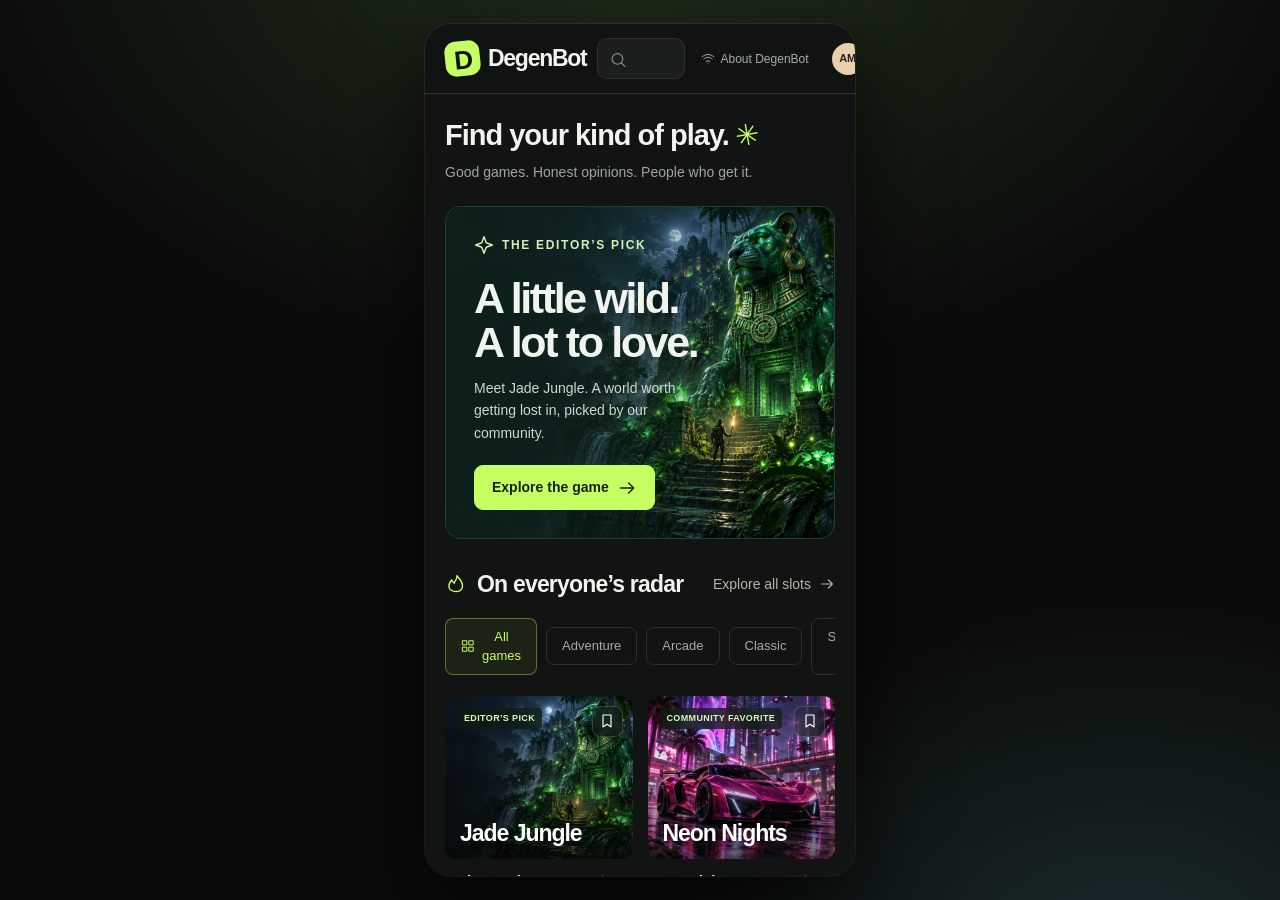
==== commit 3022ac88: "Render a phone-width layout on wide viewports" ====
--- a/index.html
+++ b/index.html
@@ -16,6 +16,7 @@
   <script src="https://telegram.org/js/telegram-web-app.js"></script>
 </head>
 <body>
+  <div class="mini-app">
   <a class="skip-link" href="#main">Skip to content</a>
   <aside id="sidebar" class="sidebar"></aside>
   <div class="app-shell">
@@ -27,6 +28,7 @@
   <div id="compare-dock"></div>
   <dialog id="modal" aria-labelledby="modal-title"></dialog>
   <div id="toast" class="toast" role="status" aria-live="polite"></div>
+  </div>
   <script src="data.js"></script>
   <script src="app.js"></script>
   <script src="telegram.js"></script>
--- a/styles.css
+++ b/styles.css
@@ -74,3 +74,106 @@
   .icon-button{min-width:40px;min-height:40px}
   .mobile-nav a{padding-top:2px}
 }
+
+/* ===========================================================================
+   8. Phone frame for wide viewports
+   ---------------------------------------------------------------------------
+   Telegram Desktop (and the web preview) open the Mini App at desktop width,
+   which switched the design into its tablet/desktop layout 鈥?side rail, wide
+   grids. The showcase is a phone design, so on a wide viewport the app is laid
+   out inside a fixed 430px handset-width column and centred.
+
+   Two mechanisms work together:
+     - `container-type: inline-size` turns .mini-app into a query container, so
+       the rules written for `max-width:720px` can also be triggered by the
+       frame width instead of the browser width.
+     - `zoom: min(1, 100cqw / 430)` shrinks the whole frame on viewports that
+       are narrower than the frame plus its margins, so small windows still fit
+       without a horizontal scrollbar.
+
+   `.mini-app` is a containing block for its fixed-position children (mobile
+   nav, compare dock, toast), which is what keeps those glued to the frame
+   instead of the browser window. That requires its own children to avoid
+   borders, radii and filters, which is why the backdrop is a separate layer.
+   ======================================================================== */
+
+.mini-app{position:relative;z-index:1;background:var(--bg);overflow-x:clip}
+
+@supports (container-type:inline-size){
+  @media (min-width:721px){
+    html{background:#0a0c0a}
+    body{display:flex;align-items:stretch;justify-content:center}
+    body::before{
+      content:'';position:fixed;inset:0;z-index:0;pointer-events:none;
+      background:
+        radial-gradient(1100px 720px at 50% -8%,#22301c 0%,rgba(10,12,10,0) 62%),
+        radial-gradient(820px 620px at 88% 108%,#1b2a2e 0%,rgba(10,12,10,0) 60%),
+        #0a0c0a;
+    }
+
+    .mini-app{
+      container-type:inline-size;
+      width:430px;
+      flex:0 0 430px;
+      border-radius:26px;
+      max-height:calc(100dvh - 48px);
+      margin:24px 0;
+      overflow-y:auto;
+      overscroll-behavior:contain;
+      zoom:min(1,calc(100cqw / 430px));
+      transform:translateZ(0);
+      box-shadow:0 0 0 1px #ffffff12,0 32px 90px #000000b8;
+    }
+
+    /* The original phone media queries are deliberately left untouched. These
+       container rules re-assert only what the phone layout needs, and because
+       they follow the media queries in source order they win inside the frame. */
+    @container (max-width:720px){
+      .sidebar{display:none}
+      .app-shell{margin-left:0}
+      .breadcrumb{display:none}
+      .mobile-brand{display:flex;align-items:center;gap:8px}
+      .topbar{height:70px;padding:0 20px;gap:10px}
+      #main{padding:25px 20px;min-height:calc(100vh - 190px)}
+      .page-intro{align-items:flex-start;margin-bottom:23px}
+      .page-intro h1{font-size:29px}
+      .date-label{display:none}
+      .topbar-end>.icon-button,
+      .profile-control>span:not(.avatar),
+      .profile-control>.icon{display:none}
+      .search-form{width:auto;flex:1;margin-left:auto;max-width:230px}
+      .search-form kbd{display:none}
+      .game-grid{grid-template-columns:repeat(2,minmax(0,1fr));gap:22px 15px}
+      .game-art{aspect-ratio:1.15}
+      .game-art-title{font-size:23px}
+      .game-title-row h3{font-size:15px}
+      .game-meta{font-size:11px}
+      .game-meta .review-count{display:none}
+      .collection-grid{grid-template-columns:1fr}
+      .collection-art{height:205px}
+      .editorial-banner{flex-direction:column;align-items:flex-start}
+      .feature-layout{display:block;margin-bottom:27px}
+      .hero-feature{min-height:325px}
+      .hero-copy{padding:28px}
+      .hero-copy h2{font-size:43px}
+      .hero-bottom{display:none}
+      .edit-card{display:none}
+      .detail-hero{display:flex;flex-direction:column;gap:26px}
+      .detail-art{aspect-ratio:1.25}
+      .detail-copy h1{font-size:38px}
+      .stat-strip{grid-template-columns:repeat(3,1fr);gap:21px 0}
+      .experience-layout,.two-col{grid-template-columns:1fr;gap:18px}
+      .review-grid{grid-template-columns:1fr}
+      .platform-grid{grid-template-columns:1fr;gap:16px}
+      .community-layout{grid-template-columns:1fr;gap:22px}
+      .community-avatars{display:none}
+      .catalog-toolbar{flex-wrap:wrap;gap:10px}
+      .catalog-search{flex-basis:100%;max-width:none}
+      .filter-row{flex-wrap:nowrap;overflow-x:auto;scrollbar-width:none}
+      .community-feature h2{font-size:30px}
+      .community-feature>p{max-width:100%}
+      .creator-profile{flex-direction:column;align-items:flex-start}
+      .profile-stats{gap:20px;flex-wrap:wrap}
+    }
+  }
+}
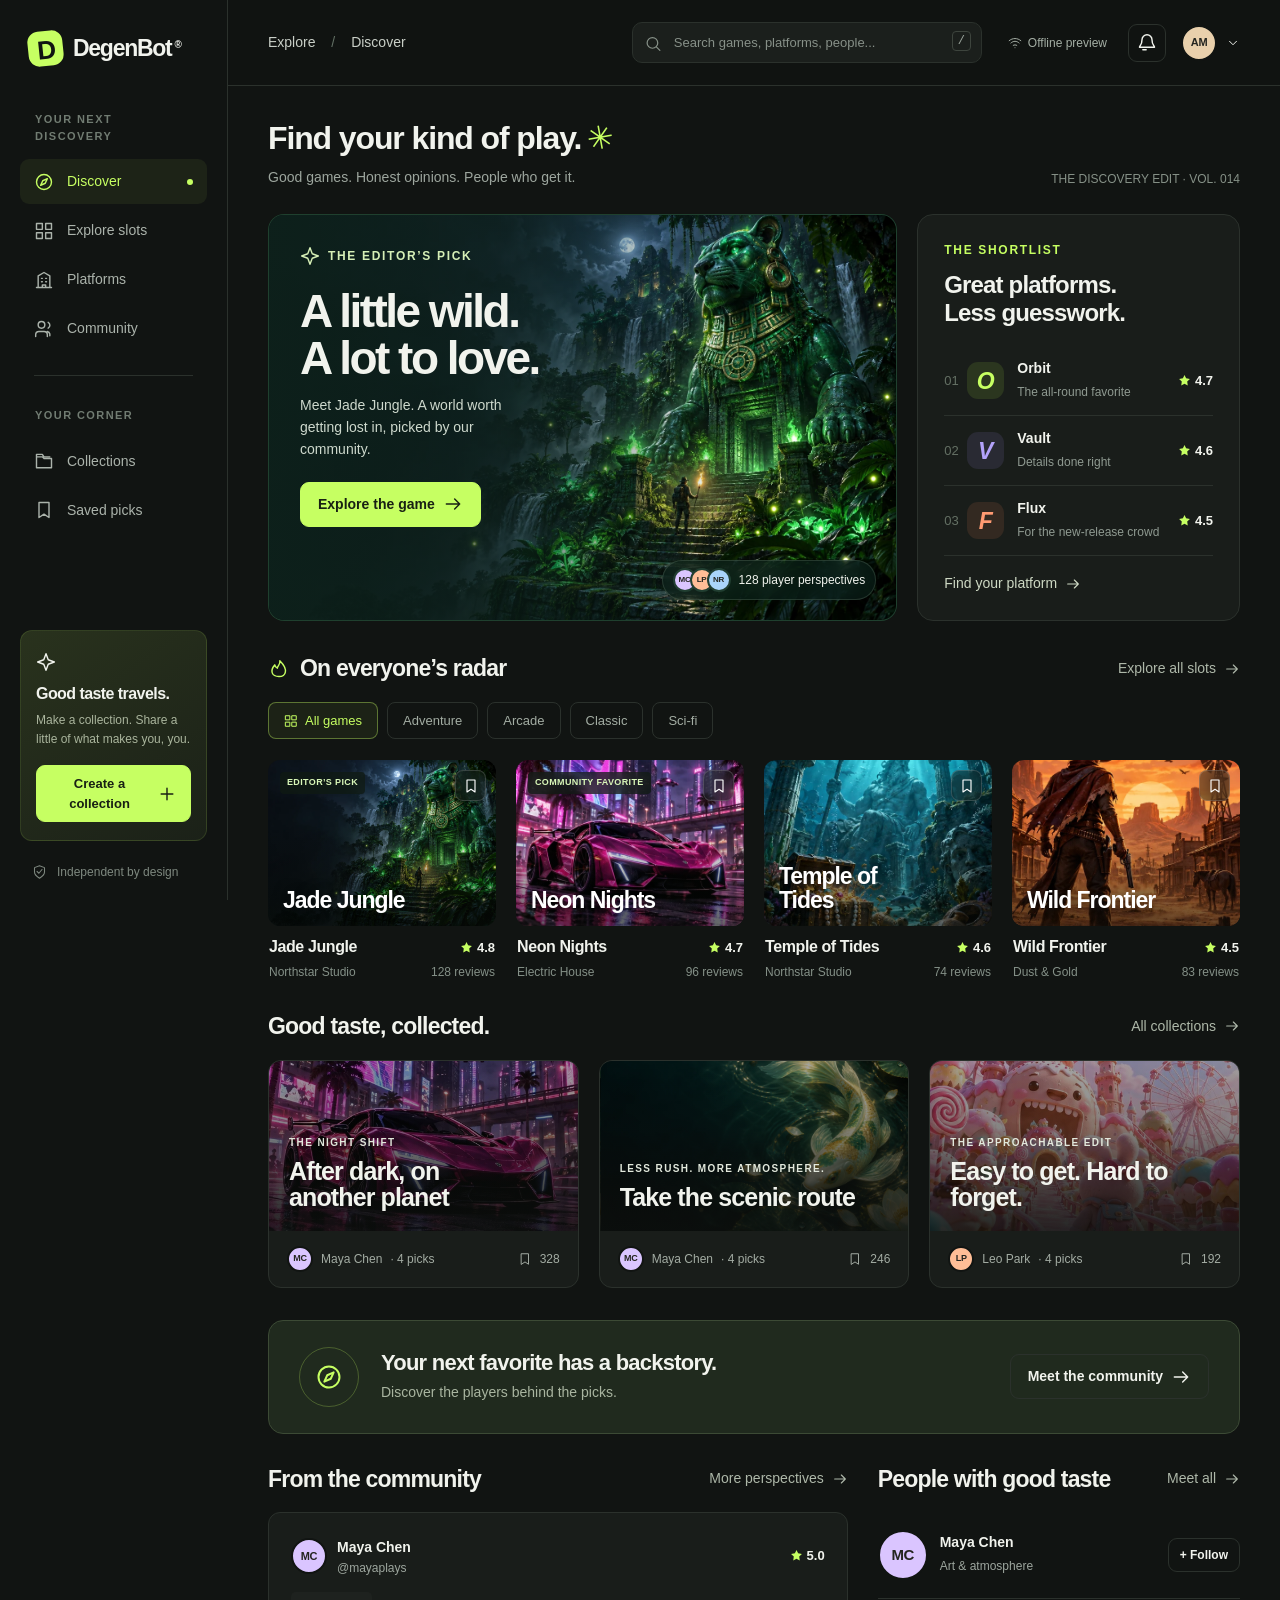
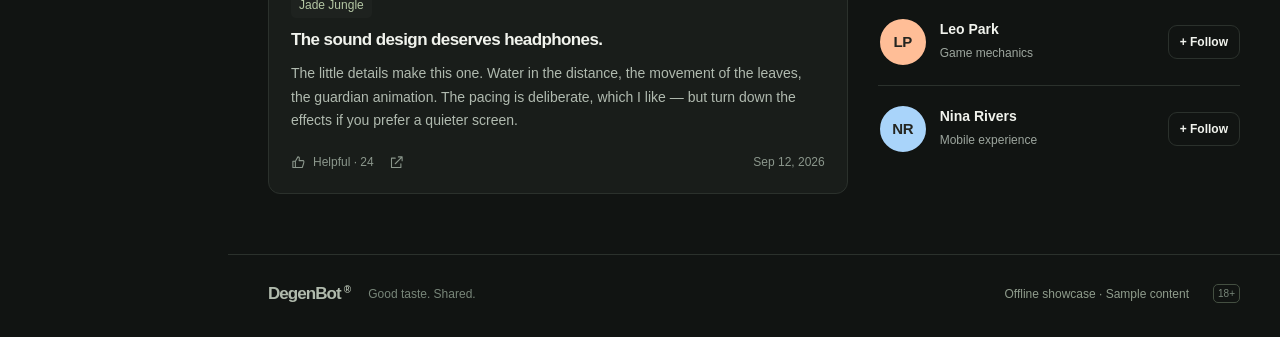
==== commit b7983a6a: "Deploy the pristine DegenBot demo from DegenBot_demo.zip" ====
--- a/index.html
+++ b/index.html
@@ -2,35 +2,26 @@
 <html lang="en">
 <head>
   <meta charset="utf-8">
-  <meta name="viewport" content="width=device-width,initial-scale=1,viewport-fit=cover,user-scalable=no,maximum-scale=1">
+  <meta name="viewport" content="width=device-width,initial-scale=1">
   <meta name="theme-color" content="#111412">
-  <meta name="color-scheme" content="dark">
   <meta name="description" content="DegenBot — discover your next favorite game, compare platforms, and follow players with your kind of taste.">
   <title>DegenBot — Find your kind of play.</title>
   <link rel="icon" href="data:image/svg+xml,%3Csvg xmlns='http://www.w3.org/2000/svg' viewBox='0 0 64 64'%3E%3Crect width='64' height='64' rx='18' fill='%23c6ff62'/%3E%3Cpath d='M16 16h18q16 0 16 16T34 48H16zm10 10v12h8q6 0 6-6t-6-6z' fill='%23111412'/%3E%3C/svg%3E">
-  <link rel="apple-touch-icon" href="assets/icon-192.png">
-  <link rel="manifest" href="manifest.json">
   <link rel="stylesheet" href="styles.css">
-  <!-- Telegram Mini App SDK. Loaded before the app so the web view can be
-       expanded and themed before the first paint settles. -->
-  <script src="https://telegram.org/js/telegram-web-app.js"></script>
 </head>
 <body>
-  <div class="mini-app">
   <a class="skip-link" href="#main">Skip to content</a>
   <aside id="sidebar" class="sidebar"></aside>
   <div class="app-shell">
     <header id="topbar" class="topbar"></header>
     <main id="main" tabindex="-1"></main>
-    <footer class="page-footer"><span class="brand-word">DegenBot<span>®</span></span><span>Good taste. Shared.</span><button data-action="about">About DegenBot</button><span>18+</span></footer>
+    <footer class="page-footer"><span class="brand-word">DegenBot<span>®</span></span><span>Good taste. Shared.</span><button data-action="about">Offline showcase · Sample content</button><span>18+</span></footer>
   </div>
   <nav id="mobile-nav" class="mobile-nav" aria-label="Mobile navigation"></nav>
   <div id="compare-dock"></div>
   <dialog id="modal" aria-labelledby="modal-title"></dialog>
   <div id="toast" class="toast" role="status" aria-live="polite"></div>
-  </div>
   <script src="data.js"></script>
   <script src="app.js"></script>
-  <script src="telegram.js"></script>
 </body>
 </html>
--- a/styles.css
+++ b/styles.css
@@ -22,158 +22,3 @@
 .game-art.art-3{background-image:url('assets/game-3.webp');background-size:cover;background-position:center center}
 .game-art.art-4{background-image:url('assets/game-4.webp');background-size:cover;background-position:center center}
 .game-art.art-5{background-image:url('assets/game-5.webp');background-size:cover;background-position:center center}
-
-/* ===========================================================================
-   Telegram Mini App adaptations (appended)
-   Everything above is the original showcase; these rules only adjust the shell
-   so the app sits correctly inside Telegram's web view. They are inert when the
-   page is opened in a normal browser.
-   ======================================================================== */
-
-/* 1. Telegram reports its own viewport height, which is more reliable than
-      100vh inside the web view. --tg-vvh is set by telegram.js. */
-:root{--tg-vvh:100vh;--tg-safe-top:0px;--tg-safe-bottom:0px;--tg-nav-height:0px}
-@supports (height:100dvh){:root{--tg-vvh:100dvh}}
-
-/* 2. Keep the native Telegram chrome matched to the dark surface. */
-html{background:var(--bg)}
-body{overscroll-behavior-y:contain;background:var(--bg)}
-
-/* 3. Content padding for Telegram's top control bar in fullscreen mode. */
-body.tg-app{padding-top:var(--tg-safe-top)}
-
-/* 4. Mobile navigation: sit clear of the home indicator, and leave room at the
-      end of the page so the last card is never hidden behind the bar. */
-body.has-mobile-nav{--tg-nav-height:62px}
-body.has-mobile-nav .mobile-nav{
-  padding-bottom:calc(10px + env(safe-area-inset-bottom,0px) + var(--tg-safe-bottom));
-  z-index:45;
-}
-body.has-mobile-nav #main{
-  padding-bottom:calc(25px + 62px + env(safe-area-inset-bottom,0px) + var(--tg-safe-bottom));
-}
-body.has-mobile-nav .page-footer{
-  padding-bottom:calc(30px + 62px + env(safe-area-inset-bottom,0px) + var(--tg-safe-bottom));
-}
-
-/* 5. Floating layers stack above the mobile bar instead of behind it. */
-body.has-mobile-nav .toast{
-  bottom:calc(88px + env(safe-area-inset-bottom,0px) + var(--tg-safe-bottom));
-}
-body.has-mobile-nav .compare-dock{
-  bottom:calc(84px + env(safe-area-inset-bottom,0px) + var(--tg-safe-bottom));
-}
-
-/* 6. Dialogs stay inside the visible viewport even with a keyboard open. */
-dialog{
-  max-height:calc(var(--tg-vvh) - 40px - var(--tg-safe-top) - var(--tg-safe-bottom));
-}
-
-/* 7. Coarse pointers (every phone) get a little more tap comfort. */
-@media (pointer:coarse){
-  .icon-button{min-width:40px;min-height:40px}
-  .mobile-nav a{padding-top:2px}
-}
-
-/* ===========================================================================
-   8. Phone frame for wide viewports
-   ---------------------------------------------------------------------------
-   Telegram Desktop (and the web preview) open the Mini App at desktop width,
-   which switched the design into its tablet/desktop layout 鈥?side rail, wide
-   grids. The showcase is a phone design, so on a wide viewport the app is laid
-   out inside a fixed 430px handset-width column and centred.
-
-   Two mechanisms work together:
-     - `container-type: inline-size` turns .mini-app into a query container, so
-       the rules written for `max-width:720px` can also be triggered by the
-       frame width instead of the browser width.
-     - `zoom: min(1, 100cqw / 430)` shrinks the whole frame on viewports that
-       are narrower than the frame plus its margins, so small windows still fit
-       without a horizontal scrollbar.
-
-   `.mini-app` is a containing block for its fixed-position children (mobile
-   nav, compare dock, toast), which is what keeps those glued to the frame
-   instead of the browser window. That requires its own children to avoid
-   borders, radii and filters, which is why the backdrop is a separate layer.
-   ======================================================================== */
-
-.mini-app{position:relative;z-index:1;background:var(--bg);overflow-x:clip}
-
-@supports (container-type:inline-size){
-  @media (min-width:721px){
-    html{background:#0a0c0a}
-    body{display:flex;align-items:stretch;justify-content:center}
-    body::before{
-      content:'';position:fixed;inset:0;z-index:0;pointer-events:none;
-      background:
-        radial-gradient(1100px 720px at 50% -8%,#22301c 0%,rgba(10,12,10,0) 62%),
-        radial-gradient(820px 620px at 88% 108%,#1b2a2e 0%,rgba(10,12,10,0) 60%),
-        #0a0c0a;
-    }
-
-    .mini-app{
-      container-type:inline-size;
-      width:430px;
-      flex:0 0 430px;
-      border-radius:26px;
-      max-height:calc(100dvh - 48px);
-      margin:24px 0;
-      overflow-y:auto;
-      overscroll-behavior:contain;
-      zoom:min(1,calc(100cqw / 430px));
-      transform:translateZ(0);
-      box-shadow:0 0 0 1px #ffffff12,0 32px 90px #000000b8;
-    }
-
-    /* The original phone media queries are deliberately left untouched. These
-       container rules re-assert only what the phone layout needs, and because
-       they follow the media queries in source order they win inside the frame. */
-    @container (max-width:720px){
-      .sidebar{display:none}
-      .app-shell{margin-left:0}
-      .breadcrumb{display:none}
-      .mobile-brand{display:flex;align-items:center;gap:8px}
-      .topbar{height:70px;padding:0 20px;gap:10px}
-      #main{padding:25px 20px;min-height:calc(100vh - 190px)}
-      .page-intro{align-items:flex-start;margin-bottom:23px}
-      .page-intro h1{font-size:29px}
-      .date-label{display:none}
-      .topbar-end>.icon-button,
-      .profile-control>span:not(.avatar),
-      .profile-control>.icon{display:none}
-      .search-form{width:auto;flex:1;margin-left:auto;max-width:230px}
-      .search-form kbd{display:none}
-      .game-grid{grid-template-columns:repeat(2,minmax(0,1fr));gap:22px 15px}
-      .game-art{aspect-ratio:1.15}
-      .game-art-title{font-size:23px}
-      .game-title-row h3{font-size:15px}
-      .game-meta{font-size:11px}
-      .game-meta .review-count{display:none}
-      .collection-grid{grid-template-columns:1fr}
-      .collection-art{height:205px}
-      .editorial-banner{flex-direction:column;align-items:flex-start}
-      .feature-layout{display:block;margin-bottom:27px}
-      .hero-feature{min-height:325px}
-      .hero-copy{padding:28px}
-      .hero-copy h2{font-size:43px}
-      .hero-bottom{display:none}
-      .edit-card{display:none}
-      .detail-hero{display:flex;flex-direction:column;gap:26px}
-      .detail-art{aspect-ratio:1.25}
-      .detail-copy h1{font-size:38px}
-      .stat-strip{grid-template-columns:repeat(3,1fr);gap:21px 0}
-      .experience-layout,.two-col{grid-template-columns:1fr;gap:18px}
-      .review-grid{grid-template-columns:1fr}
-      .platform-grid{grid-template-columns:1fr;gap:16px}
-      .community-layout{grid-template-columns:1fr;gap:22px}
-      .community-avatars{display:none}
-      .catalog-toolbar{flex-wrap:wrap;gap:10px}
-      .catalog-search{flex-basis:100%;max-width:none}
-      .filter-row{flex-wrap:nowrap;overflow-x:auto;scrollbar-width:none}
-      .community-feature h2{font-size:30px}
-      .community-feature>p{max-width:100%}
-      .creator-profile{flex-direction:column;align-items:flex-start}
-      .profile-stats{gap:20px;flex-wrap:wrap}
-    }
-  }
-}
